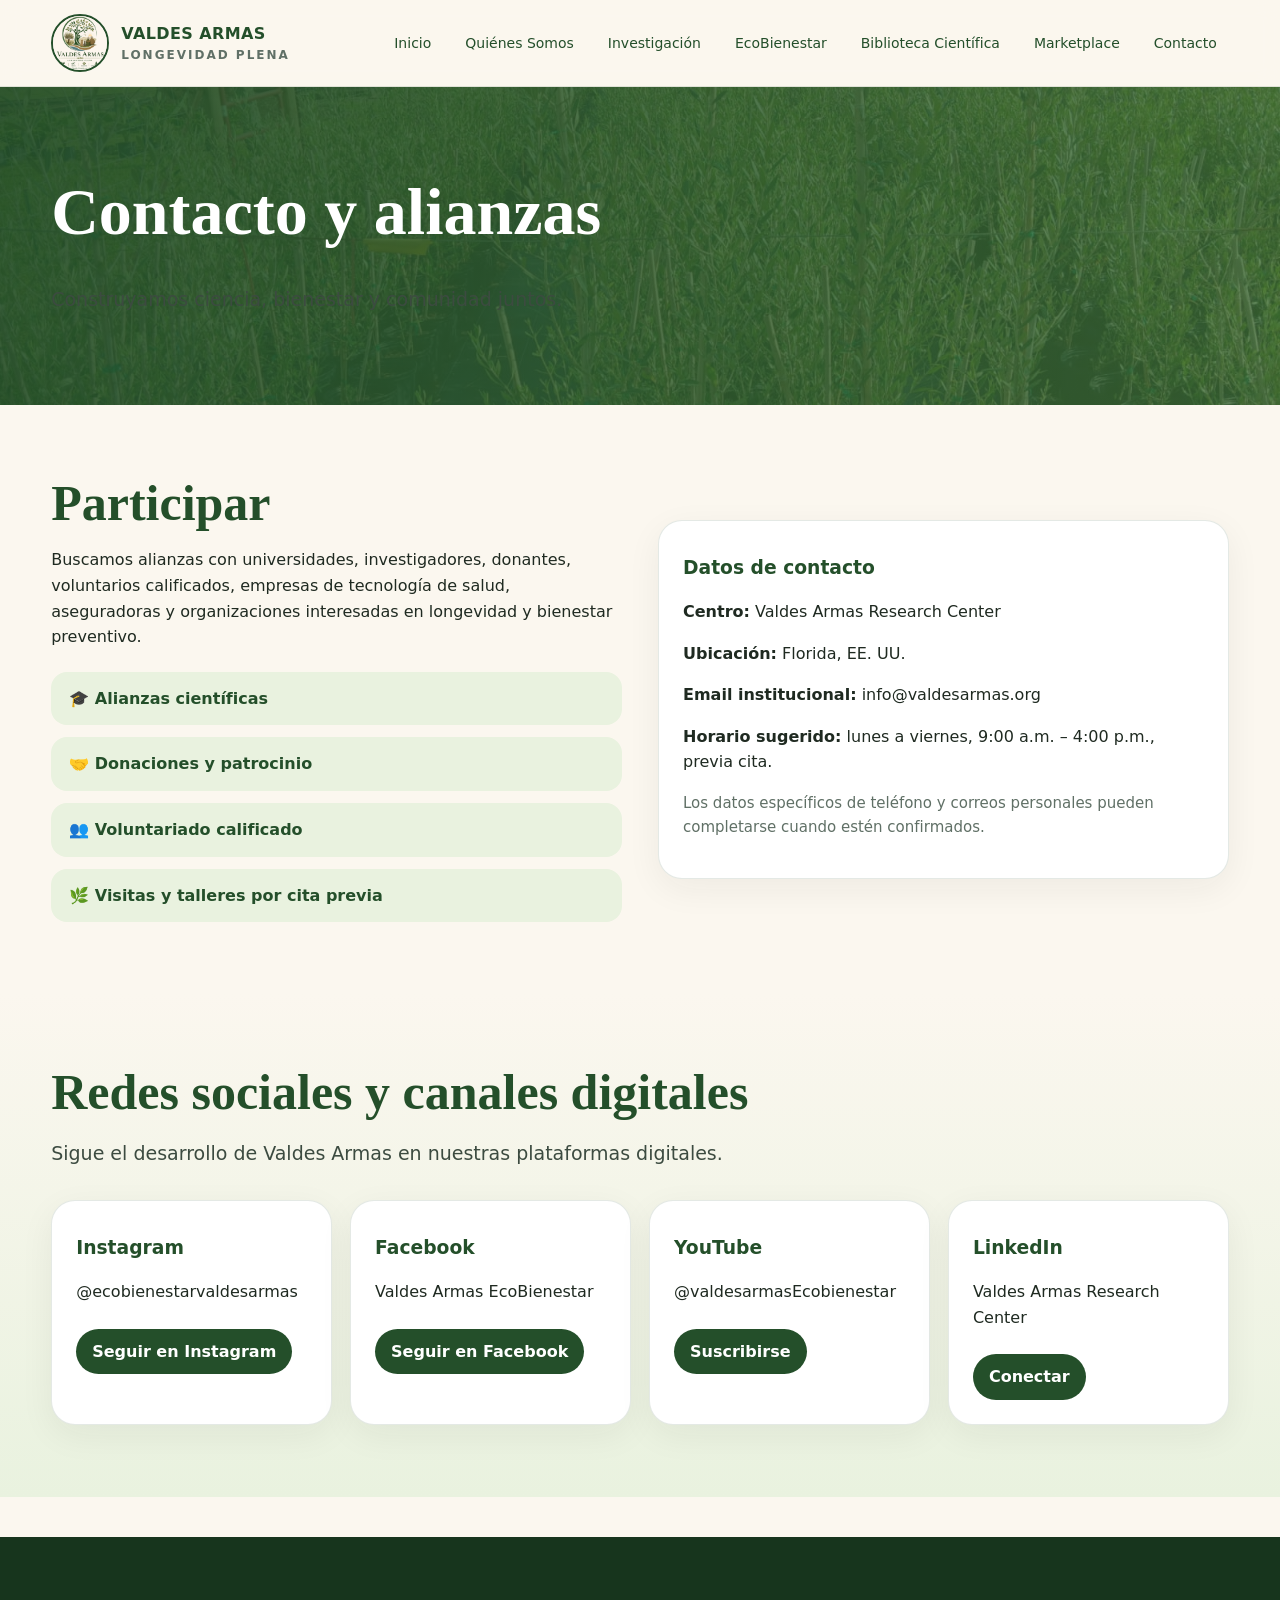
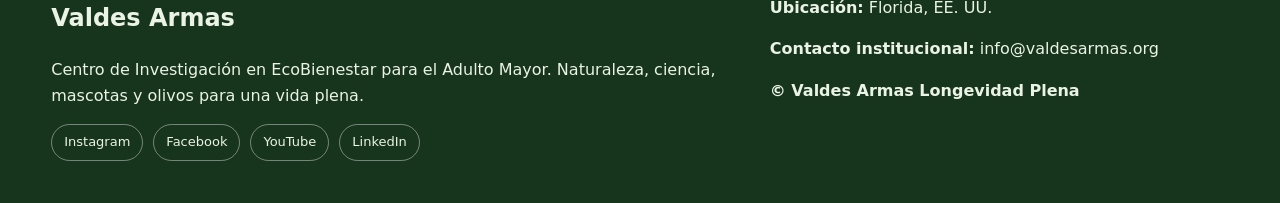
==== contacto.html @ c7257406 "Versión inicial sitio Valdes Armas Full of Life" ====
<!doctype html><html lang="es"><head><meta charset="utf-8"><meta name="viewport" content="width=device-width, initial-scale=1"><title>Contacto | Valdes Armas</title><link rel="icon" href="utls/imgs/valdes-armas-logo.jpeg"><link href="utls/css/valdesarmas.css" rel="stylesheet"></head><body><div class="topbar"><div class="container-va nav"><a class="brand" href="index.html"><img src="utls/imgs/valdes-armas-logo.jpeg" alt="Valdes Armas"><span>VALDES ARMAS<small>LONGEVIDAD PLENA</small></span></a><div class="links"><a href="index.html">Inicio</a><a href="quienes-somos.html">Quiénes Somos</a><a href="investigacion.html">Investigación</a><a href="ecobienestar.html">EcoBienestar</a><a href="publicaciones.html">Biblioteca Científica</a><a href="marketplace.html">Marketplace</a><a href="contacto.html">Contacto</a></div></div></div><section class="page-hero"><div class="container-va"><h1>Contacto y alianzas</h1><p class="lead">Construyamos ciencia, bienestar y comunidad juntos.</p></div></section><section class="section"><div class="container-va split"><div><h2>Participar</h2><p>Buscamos alianzas con universidades, investigadores, donantes, voluntarios calificados, empresas de tecnología de salud, aseguradoras y organizaciones interesadas en longevidad y bienestar preventivo.</p><div class="list"><div>🎓 Alianzas científicas</div><div>🤝 Donaciones y patrocinio</div><div>👥 Voluntariado calificado</div><div>🌿 Visitas y talleres por cita previa</div></div></div><div class="card"><h3>Datos de contacto</h3><p><strong>Centro:</strong> Valdes Armas Research Center</p><p><strong>Ubicación:</strong> Florida, EE. UU.</p><p><strong>Email institucional:</strong> info@valdesarmas.org</p><p><strong>Horario sugerido:</strong> lunes a viernes, 9:00 a.m. – 4:00 p.m., previa cita.</p><p class="muted">Los datos específicos de teléfono y correos personales pueden completarse cuando estén confirmados.</p></div></div></section><section class="section social-section"><div class="container-va"><h2>Redes sociales y canales digitales</h2><p class="lead">Sigue el desarrollo de Valdes Armas en nuestras plataformas digitales.</p><div class="grid-4"><div class="card social-card"><h3>Instagram</h3><p>@ecobienestarvaldesarmas</p><a class="btn small" target="_blank" rel="noopener" href="https://www.instagram.com/ecobienestarvaldesarmas/">Seguir en Instagram</a></div><div class="card social-card"><h3>Facebook</h3><p>Valdes Armas EcoBienestar</p><a class="btn small" target="_blank" rel="noopener" href="https://www.facebook.com/profile.php?id=61573361642640">Seguir en Facebook</a></div><div class="card social-card"><h3>YouTube</h3><p>@valdesarmasEcobienestar</p><a class="btn small" target="_blank" rel="noopener" href="https://www.youtube.com/@valdesarmasEcobienestar">Suscribirse</a></div><div class="card social-card"><h3>LinkedIn</h3><p>Valdes Armas Research Center</p><a class="btn small" href="#">Conectar</a></div></div></div></section><footer class="footer"><div class="container-va footer-grid"><div><h2>Valdes Armas</h2><p>Centro de Investigación en EcoBienestar para el Adulto Mayor. Naturaleza, ciencia, mascotas y olivos para una vida plena.</p><div class="social-mini"><a href="https://www.instagram.com/ecobienestarvaldesarmas/" target="_blank" rel="noopener" aria-label="Instagram">Instagram</a><a href="https://www.facebook.com/profile.php?id=61573361642640" target="_blank" rel="noopener" aria-label="Facebook">Facebook</a><a href="https://www.youtube.com/@valdesarmasEcobienestar" target="_blank" rel="noopener" aria-label="YouTube">YouTube</a><a href="#" aria-label="LinkedIn">LinkedIn</a></div></div><div><p><strong>Ubicación:</strong> Florida, EE. UU.</p><p><strong>Contacto institucional:</strong> info@valdesarmas.org</p><p><strong>© Valdes Armas Longevidad Plena</strong></p></div></div></footer></body></html>
---- utls/css/valdesarmas.css ----
:root{
  --olive:#244f2a; --olive-2:#3f6f38; --sage:#e9f2df; --cream:#fbf7ef; --gold:#b58a3a; --ink:#1f2a21; --muted:#607066;
}
*{box-sizing:border-box} body{margin:0;font-family:system-ui,-apple-system,Segoe UI,Roboto,Arial,sans-serif;background:var(--cream);color:var(--ink);line-height:1.6}
a{text-decoration:none;color:inherit}.container-va{width:min(1180px,92%);margin:auto}.topbar{position:sticky;top:0;z-index:20;background:rgba(251,247,239,.94);backdrop-filter:blur(10px);border-bottom:1px solid rgba(36,79,42,.12)}.nav{display:flex;align-items:center;justify-content:space-between;gap:24px;padding:14px 0}.brand{display:flex;align-items:center;gap:12px;font-weight:800;color:var(--olive);letter-spacing:.4px}.brand img{width:58px;height:58px;object-fit:cover;border-radius:50%;border:2px solid var(--olive)}.brand small{display:block;color:var(--muted);font-size:12px;font-weight:600;letter-spacing:2px}.links{display:flex;gap:10px;flex-wrap:wrap;justify-content:flex-end}.links a{font-size:14px;padding:8px 12px;border-radius:999px;color:var(--olive)}.links a:hover,.links a.active{background:var(--olive);color:white}.hero{min-height:78vh;display:flex;align-items:center;position:relative;overflow:hidden;background:linear-gradient(110deg,rgba(36,79,42,.96),rgba(36,79,42,.74)),url('../imgs/local/IMG-05.jpg') center/cover}.hero-grid{display:grid;grid-template-columns:1.15fr .85fr;gap:40px;align-items:center;padding:74px 0}.kicker{display:inline-flex;gap:8px;align-items:center;background:rgba(255,255,255,.12);color:#fff;border:1px solid rgba(255,255,255,.25);border-radius:999px;padding:7px 14px;font-weight:700;font-size:14px}.hero h1{color:#fff;font-size:clamp(42px,7vw,82px);line-height:.95;margin:22px 0 10px;font-family:Georgia,serif;letter-spacing:1px}.hero h2{color:#f2dfb6;margin:0 0 18px;font-weight:600;letter-spacing:4px;text-transform:uppercase}.hero p{color:#f8f4e8;font-size:20px;max-width:720px}.hero-card{background:rgba(255,255,255,.92);padding:28px;border-radius:28px;box-shadow:0 24px 80px rgba(0,0,0,.25)}.hero-card img{width:100%;border-radius:22px;display:block}.btns{display:flex;gap:12px;flex-wrap:wrap;margin-top:28px}.btn{display:inline-block;padding:13px 20px;border-radius:999px;font-weight:800}.btn.primary{background:var(--gold);color:white}.btn.secondary{background:white;color:var(--olive)}.section{padding:72px 0}.section h2{font-family:Georgia,serif;color:var(--olive);font-size:clamp(32px,4vw,50px);line-height:1.05;margin:0 0 18px}.lead{font-size:19px;color:#3c4b40;max-width:900px}.grid-4{display:grid;grid-template-columns:repeat(4,1fr);gap:18px;margin-top:32px}.grid-3{display:grid;grid-template-columns:repeat(3,1fr);gap:22px;margin-top:30px}.card{background:white;border:1px solid rgba(36,79,42,.12);border-radius:24px;padding:24px;box-shadow:0 10px 35px rgba(31,42,33,.06)}.card h3{color:var(--olive);margin:8px 0 8px}.icon{font-size:34px}.band{background:var(--olive);color:white}.band h2,.band .lead{color:white}.stats{display:grid;grid-template-columns:repeat(5,1fr);gap:14px;margin-top:28px}.stat{background:rgba(255,255,255,.11);border:1px solid rgba(255,255,255,.17);border-radius:20px;padding:18px;text-align:center}.stat strong{display:block;font-size:28px;color:#f2dfb6}.split{display:grid;grid-template-columns:1fr 1fr;gap:36px;align-items:center}.split img{width:100%;border-radius:30px;box-shadow:0 20px 50px rgba(31,42,33,.15)}.quote{font-family:Georgia,serif;font-size:30px;color:var(--olive);line-height:1.2;border-left:5px solid var(--gold);padding-left:22px}.list{display:grid;gap:12px;margin-top:22px}.list div{background:var(--sage);padding:14px 18px;border-radius:16px;color:var(--olive);font-weight:700}.footer{background:#17351d;color:#eaf3e5;padding:42px 0;margin-top:40px}.footer-grid{display:grid;grid-template-columns:1.2fr .8fr;gap:30px}.page-hero{padding:72px 0;background:linear-gradient(110deg,var(--olive),#477343);color:white}.page-hero h1{font-family:Georgia,serif;font-size:clamp(38px,6vw,66px);margin:0 0 12px}.table-wrap{overflow:auto}.table-va{width:100%;border-collapse:collapse;background:white;border-radius:18px;overflow:hidden}.table-va th{background:var(--olive-2);color:white;text-align:left}.table-va td,.table-va th{padding:14px;border:1px solid #dce8d5}.notice{background:#fff8e6;border-left:5px solid var(--gold);padding:20px;border-radius:16px}
@media(max-width:900px){.hero-grid,.split,.footer-grid{grid-template-columns:1fr}.grid-4,.grid-3,.stats{grid-template-columns:1fr 1fr}.links{display:none}.hero{min-height:auto}.hero-grid{padding:52px 0}.hero-card{max-width:420px}.nav{align-items:flex-start}.brand img{width:48px;height:48px}}
@media(max-width:560px){.grid-4,.grid-3,.stats{grid-template-columns:1fr}.hero p{font-size:17px}.btn{width:100%;text-align:center}.section{padding:48px 0}}

/* Mejoras visuales versión 2 */
.hero{background:linear-gradient(110deg,rgba(36,79,42,.94),rgba(36,79,42,.56)),url('../imgs/local/IMG-05.jpg') center/cover fixed}.hero-sub{font-size:18px!important;color:#f2dfb6!important;margin-top:-8px}.longevity img{max-height:480px;object-fit:cover}.team-grid{display:grid;grid-template-columns:repeat(3,1fr);gap:24px;margin-top:34px}.team-card{background:rgba(255,255,255,.97);color:var(--ink);border-radius:26px;padding:24px;box-shadow:0 18px 50px rgba(0,0,0,.18)}.team-card img{width:160px;height:160px;object-fit:cover;border-radius:50%;border:5px solid var(--sage);display:block;margin:0 auto 18px;box-shadow:0 12px 26px rgba(0,0,0,.16)}.team-card h3{color:var(--olive);text-align:center;margin:8px 0 4px;font-family:Georgia,serif;font-size:24px}.team-card .role{text-align:center;color:var(--gold);font-weight:800;margin:0 0 14px}.contact-line{font-weight:700;color:var(--olive);margin:6px 0}.publication .btn{margin-top:12px}.edit-note{margin-top:24px;color:#f8f4e8}.social-section{background:linear-gradient(180deg,#fbf7ef,#e9f2df)}.social-card .btn.small{background:var(--olive);color:white;padding:10px 16px;margin-top:8px}.social-mini{display:flex;gap:10px;flex-wrap:wrap;margin-top:16px}.social-mini a{border:1px solid rgba(255,255,255,.4);border-radius:999px;padding:7px 12px;font-size:13px;color:#eaf3e5}.muted{color:var(--muted);font-size:15px}.page-hero{background:linear-gradient(110deg,rgba(36,79,42,.92),rgba(63,111,56,.78)),url('../imgs/local/IMG-41.jpg') center/cover}
@media(max-width:900px){.team-grid{grid-template-columns:1fr}.team-card img{width:140px;height:140px}.hero{background-attachment:scroll}}
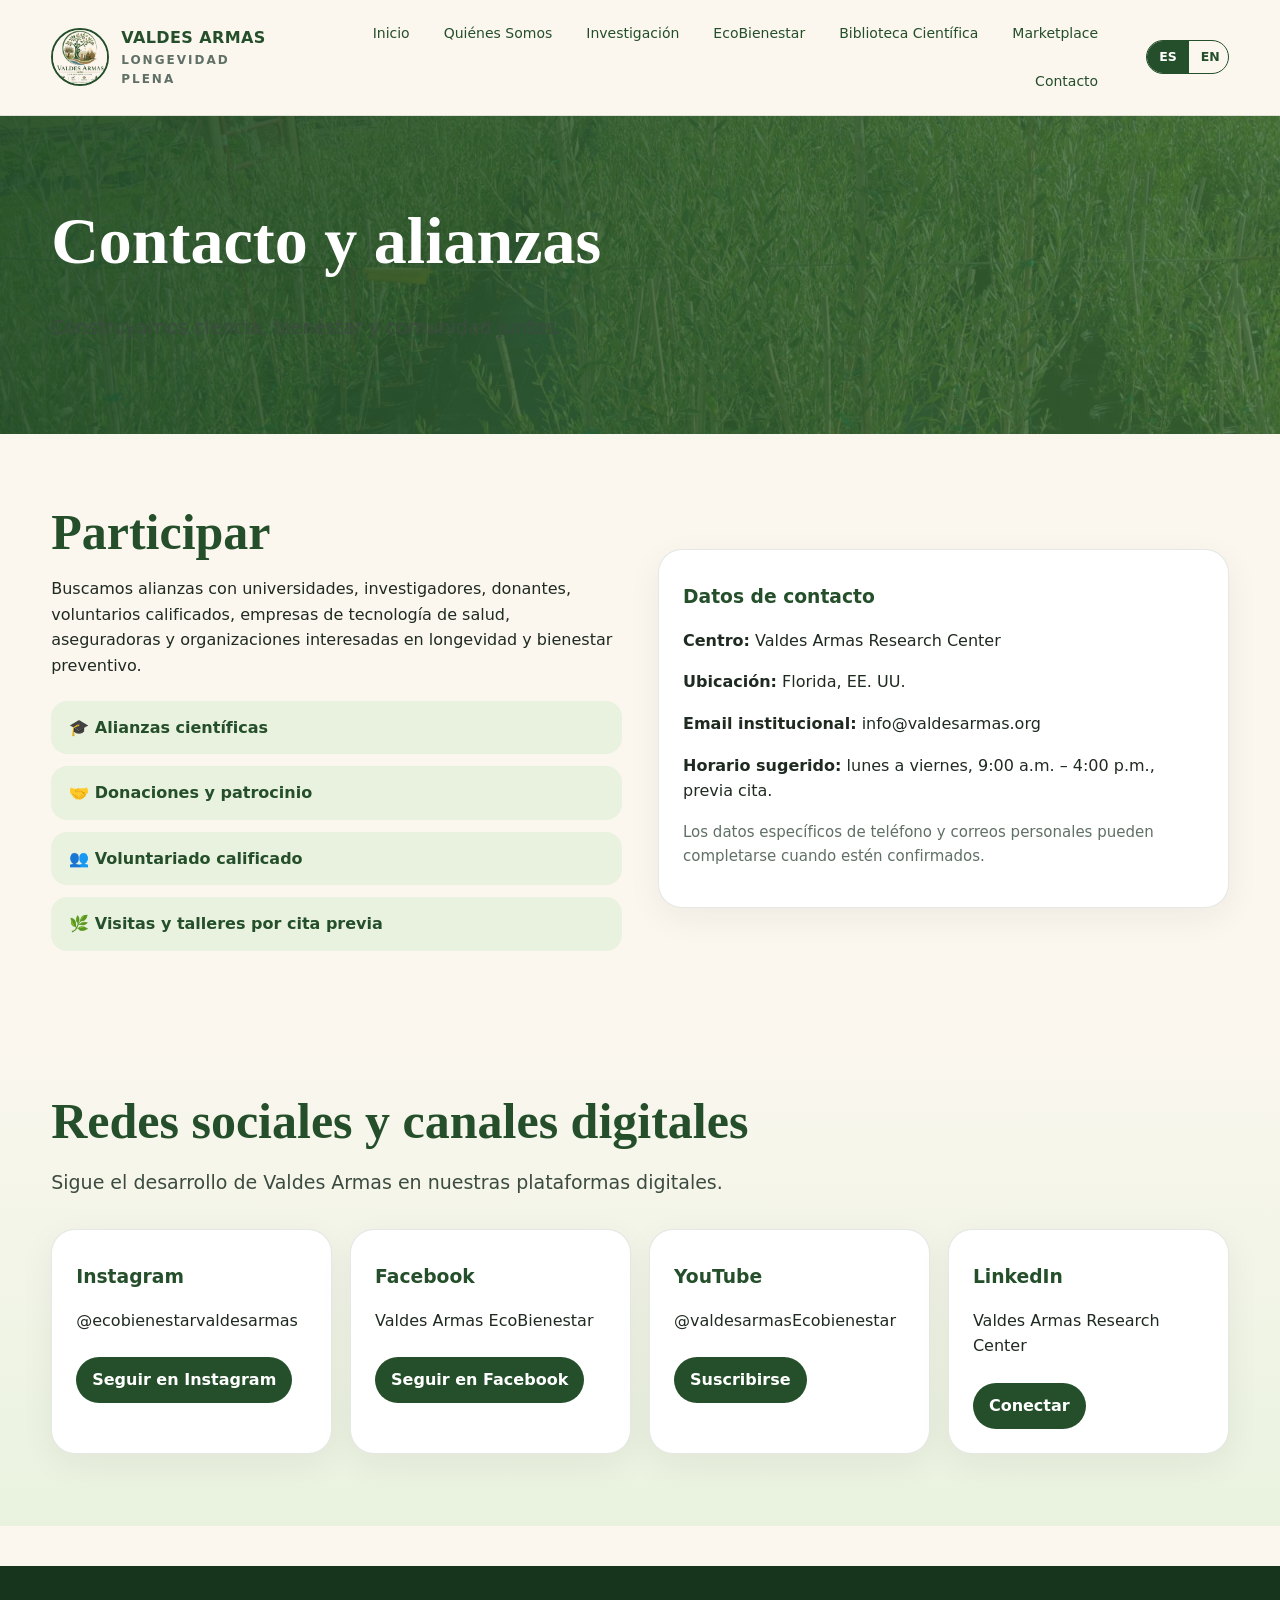
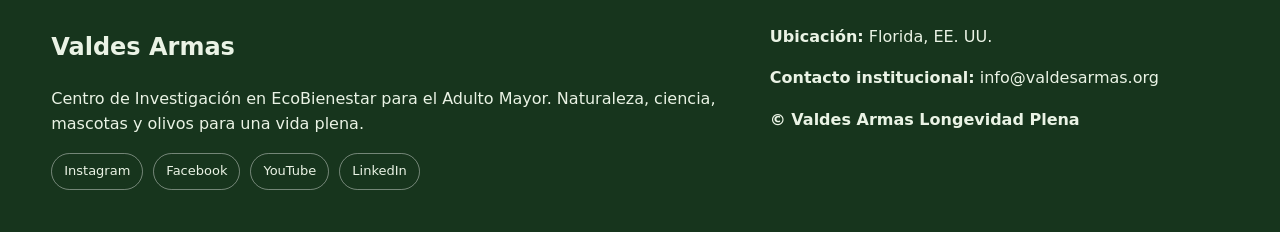
==== commit 301075e3: "Nueva version del sitio:selector de idioma" ====
--- a/contacto.html
+++ b/contacto.html
@@ -1 +1,43 @@
-<!doctype html><html lang="es"><head><meta charset="utf-8"><meta name="viewport" content="width=device-width, initial-scale=1"><title>Contacto | Valdes Armas</title><link rel="icon" href="utls/imgs/valdes-armas-logo.jpeg"><link href="utls/css/valdesarmas.css" rel="stylesheet"></head><body><div class="topbar"><div class="container-va nav"><a class="brand" href="index.html"><img src="utls/imgs/valdes-armas-logo.jpeg" alt="Valdes Armas"><span>VALDES ARMAS<small>LONGEVIDAD PLENA</small></span></a><div class="links"><a href="index.html">Inicio</a><a href="quienes-somos.html">Quiénes Somos</a><a href="investigacion.html">Investigación</a><a href="ecobienestar.html">EcoBienestar</a><a href="publicaciones.html">Biblioteca Científica</a><a href="marketplace.html">Marketplace</a><a href="contacto.html">Contacto</a></div></div></div><section class="page-hero"><div class="container-va"><h1>Contacto y alianzas</h1><p class="lead">Construyamos ciencia, bienestar y comunidad juntos.</p></div></section><section class="section"><div class="container-va split"><div><h2>Participar</h2><p>Buscamos alianzas con universidades, investigadores, donantes, voluntarios calificados, empresas de tecnología de salud, aseguradoras y organizaciones interesadas en longevidad y bienestar preventivo.</p><div class="list"><div>🎓 Alianzas científicas</div><div>🤝 Donaciones y patrocinio</div><div>👥 Voluntariado calificado</div><div>🌿 Visitas y talleres por cita previa</div></div></div><div class="card"><h3>Datos de contacto</h3><p><strong>Centro:</strong> Valdes Armas Research Center</p><p><strong>Ubicación:</strong> Florida, EE. UU.</p><p><strong>Email institucional:</strong> info@valdesarmas.org</p><p><strong>Horario sugerido:</strong> lunes a viernes, 9:00 a.m. – 4:00 p.m., previa cita.</p><p class="muted">Los datos específicos de teléfono y correos personales pueden completarse cuando estén confirmados.</p></div></div></section><section class="section social-section"><div class="container-va"><h2>Redes sociales y canales digitales</h2><p class="lead">Sigue el desarrollo de Valdes Armas en nuestras plataformas digitales.</p><div class="grid-4"><div class="card social-card"><h3>Instagram</h3><p>@ecobienestarvaldesarmas</p><a class="btn small" target="_blank" rel="noopener" href="https://www.instagram.com/ecobienestarvaldesarmas/">Seguir en Instagram</a></div><div class="card social-card"><h3>Facebook</h3><p>Valdes Armas EcoBienestar</p><a class="btn small" target="_blank" rel="noopener" href="https://www.facebook.com/profile.php?id=61573361642640">Seguir en Facebook</a></div><div class="card social-card"><h3>YouTube</h3><p>@valdesarmasEcobienestar</p><a class="btn small" target="_blank" rel="noopener" href="https://www.youtube.com/@valdesarmasEcobienestar">Suscribirse</a></div><div class="card social-card"><h3>LinkedIn</h3><p>Valdes Armas Research Center</p><a class="btn small" href="#">Conectar</a></div></div></div></section><footer class="footer"><div class="container-va footer-grid"><div><h2>Valdes Armas</h2><p>Centro de Investigación en EcoBienestar para el Adulto Mayor. Naturaleza, ciencia, mascotas y olivos para una vida plena.</p><div class="social-mini"><a href="https://www.instagram.com/ecobienestarvaldesarmas/" target="_blank" rel="noopener" aria-label="Instagram">Instagram</a><a href="https://www.facebook.com/profile.php?id=61573361642640" target="_blank" rel="noopener" aria-label="Facebook">Facebook</a><a href="https://www.youtube.com/@valdesarmasEcobienestar" target="_blank" rel="noopener" aria-label="YouTube">YouTube</a><a href="#" aria-label="LinkedIn">LinkedIn</a></div></div><div><p><strong>Ubicación:</strong> Florida, EE. UU.</p><p><strong>Contacto institucional:</strong> info@valdesarmas.org</p><p><strong>© Valdes Armas Longevidad Plena</strong></p></div></div></footer></body></html>+<!doctype html><html lang="es"><head><meta charset="utf-8"><meta name="viewport" content="width=device-width, initial-scale=1"><title data-i18n="page_title">Contacto | Valdes Armas</title><link rel="icon" href="utls/imgs/valdes-armas-logo.jpeg"><link href="utls/css/valdesarmas.css" rel="stylesheet"></head><body><div class="topbar"><div class="container-va nav"><a class="brand" href="index.html"><img src="utls/imgs/valdes-armas-logo.jpeg" alt="Valdes Armas"><span>VALDES ARMAS<small>LONGEVIDAD PLENA</small></span></a><div class="links"><a href="index.html" data-i18n="nav_home">Inicio</a><a href="quienes-somos.html" data-i18n="nav_about">Quiénes Somos</a><a href="investigacion.html" data-i18n="nav_research">Investigación</a><a href="ecobienestar.html" data-i18n="nav_model">EcoBienestar</a><a href="publicaciones.html" data-i18n="nav_pubs">Biblioteca Científica</a><a href="marketplace.html" data-i18n="nav_market">Marketplace</a><a href="contacto.html" data-i18n="nav_contact">Contacto</a></div><div class="lang-toggle"><span data-lang="es">ES</span><span data-lang="en">EN</span></div></div></div><section class="page-hero"><div class="container-va"><h1 data-i18n="hero_title">Contacto y alianzas</h1><p class="lead" data-i18n="hero_lead">Construyamos ciencia, bienestar y comunidad juntos.</p></div></section><section class="section"><div class="container-va split"><div><h2 data-i18n="participate_title">Participar</h2><p data-i18n="participate_text">Buscamos alianzas con universidades, investigadores, donantes, voluntarios calificados, empresas de tecnología de salud, aseguradoras y organizaciones interesadas en longevidad y bienestar preventivo.</p><div class="list"><div><span data-i18n="li1">🎓 Alianzas científicas</span></div><div><span data-i18n="li2">🤝 Donaciones y patrocinio</span></div><div><span data-i18n="li3">👥 Voluntariado calificado</span></div><div><span data-i18n="li4">🌿 Visitas y talleres por cita previa</span></div></div></div><div class="card"><h3 data-i18n="contact_data_title">Datos de contacto</h3><p><strong data-i18n="center_label">Centro:</strong> Valdes Armas Research Center</p><p><strong data-i18n="location_label">Ubicación:</strong> Florida, EE. UU.</p><p><strong data-i18n="email_label">Email institucional:</strong> info@valdesarmas.org</p><p><strong data-i18n="hours_label">Horario sugerido:</strong> <span data-i18n="hours_text">lunes a viernes, 9:00 a.m. – 4:00 p.m., previa cita.</span></p><p class="muted" data-i18n="note_text">Los datos específicos de teléfono y correos personales pueden completarse cuando estén confirmados.</p></div></div></section><section class="section social-section"><div class="container-va"><h2 data-i18n="social_title">Redes sociales y canales digitales</h2><p class="lead" data-i18n="social_lead">Sigue el desarrollo de Valdes Armas en nuestras plataformas digitales.</p><div class="grid-4"><div class="card social-card"><h3>Instagram</h3><p>@ecobienestarvaldesarmas</p><a class="btn small" target="_blank" rel="noopener" href="https://www.instagram.com/ecobienestarvaldesarmas/" data-i18n="btn_ig">Seguir en Instagram</a></div><div class="card social-card"><h3>Facebook</h3><p data-i18n="fb_name">Valdes Armas EcoBienestar</p><a class="btn small" target="_blank" rel="noopener" href="https://www.facebook.com/profile.php?id=61573361642640" data-i18n="btn_fb">Seguir en Facebook</a></div><div class="card social-card"><h3>YouTube</h3><p>@valdesarmasEcobienestar</p><a class="btn small" target="_blank" rel="noopener" href="https://www.youtube.com/@valdesarmasEcobienestar" data-i18n="btn_yt">Suscribirse</a></div><div class="card social-card"><h3>LinkedIn</h3><p data-i18n="li_name">Valdes Armas Research Center</p><a class="btn small" href="#" data-i18n="btn_li">Conectar</a></div></div></div></section><footer class="footer"><div class="container-va footer-grid"><div><h2>Valdes Armas</h2><p data-i18n="footer_desc">Centro de Investigación en EcoBienestar para el Adulto Mayor. Naturaleza, ciencia, mascotas y olivos para una vida plena.</p><div class="social-mini"><a href="https://www.instagram.com/ecobienestarvaldesarmas/" target="_blank" rel="noopener" aria-label="Instagram">Instagram</a><a href="https://www.facebook.com/profile.php?id=61573361642640" target="_blank" rel="noopener" aria-label="Facebook">Facebook</a><a href="https://www.youtube.com/@valdesarmasEcobienestar" target="_blank" rel="noopener" aria-label="YouTube">YouTube</a><a href="#" aria-label="LinkedIn">LinkedIn</a></div></div><div><p><strong data-i18n="footer_location_label">Ubicación:</strong> Florida, EE. UU.</p><p><strong data-i18n="footer_contact_label">Contacto institucional:</strong> info@valdesarmas.org</p><p><strong>© Valdes Armas Longevidad Plena</strong></p></div></div></footer>
+<script>
+window.I18N = {
+  es: {
+    page_title: "Contacto | Valdes Armas",
+    nav_home: "Inicio", nav_about: "Quiénes Somos", nav_research: "Investigación", nav_model: "EcoBienestar",
+    nav_pubs: "Biblioteca Científica", nav_market: "Marketplace", nav_contact: "Contacto",
+    hero_title: "Contacto y alianzas", hero_lead: "Construyamos ciencia, bienestar y comunidad juntos.",
+    participate_title: "Participar",
+    participate_text: "Buscamos alianzas con universidades, investigadores, donantes, voluntarios calificados, empresas de tecnología de salud, aseguradoras y organizaciones interesadas en longevidad y bienestar preventivo.",
+    li1: "🎓 Alianzas científicas", li2: "🤝 Donaciones y patrocinio", li3: "👥 Voluntariado calificado", li4: "🌿 Visitas y talleres por cita previa",
+    contact_data_title: "Datos de contacto",
+    center_label: "Centro:", location_label: "Ubicación:", email_label: "Email institucional:", hours_label: "Horario sugerido:",
+    hours_text: "lunes a viernes, 9:00 a.m. – 4:00 p.m., previa cita.",
+    note_text: "Los datos específicos de teléfono y correos personales pueden completarse cuando estén confirmados.",
+    social_title: "Redes sociales y canales digitales", social_lead: "Sigue el desarrollo de Valdes Armas en nuestras plataformas digitales.",
+    btn_ig: "Seguir en Instagram", fb_name: "Valdes Armas EcoBienestar", btn_fb: "Seguir en Facebook",
+    btn_yt: "Suscribirse", li_name: "Valdes Armas Research Center", btn_li: "Conectar",
+    footer_desc: "Centro de Investigación en EcoBienestar para el Adulto Mayor. Naturaleza, ciencia, mascotas y olivos para una vida plena.",
+    footer_location_label: "Ubicación:", footer_contact_label: "Contacto institucional:"
+  },
+  en: {
+    page_title: "Contact | Valdes Armas",
+    nav_home: "Home", nav_about: "About Us", nav_research: "Research", nav_model: "EcoWellness",
+    nav_pubs: "Scientific Library", nav_market: "Marketplace", nav_contact: "Contact",
+    hero_title: "Contact & Partnerships", hero_lead: "Let's build science, well-being, and community together.",
+    participate_title: "Get involved",
+    participate_text: "We are looking for partnerships with universities, researchers, donors, qualified volunteers, health technology companies, insurers, and organizations interested in longevity and preventive well-being.",
+    li1: "🎓 Scientific partnerships", li2: "🤝 Donations and sponsorship", li3: "👥 Qualified volunteering", li4: "🌿 Visits and workshops by appointment",
+    contact_data_title: "Contact details",
+    center_label: "Center:", location_label: "Location:", email_label: "Institutional email:", hours_label: "Suggested hours:",
+    hours_text: "Monday to Friday, 9:00 a.m. – 4:00 p.m., by appointment.",
+    note_text: "Specific phone numbers and personal emails will be added once confirmed.",
+    social_title: "Social media and digital channels", social_lead: "Follow the development of Valdes Armas on our digital platforms.",
+    btn_ig: "Follow on Instagram", fb_name: "Valdes Armas EcoWellness", btn_fb: "Follow on Facebook",
+    btn_yt: "Subscribe", li_name: "Valdes Armas Research Center", btn_li: "Connect",
+    footer_desc: "Research Center for Eco-Well-being for Older Adults. Nature, science, pets, and olive trees for a fulfilling life.",
+    footer_location_label: "Location:", footer_contact_label: "Institutional contact:"
+  }
+};
+</script>
+<script src="utls/js/i18n.js"></script>
+</body></html>
--- a/utls/css/valdesarmas.css
+++ b/utls/css/valdesarmas.css
@@ -8,5 +8,11 @@
 @media(max-width:560px){.grid-4,.grid-3,.stats{grid-template-columns:1fr}.hero p{font-size:17px}.btn{width:100%;text-align:center}.section{padding:48px 0}}
 
 /* Mejoras visuales versión 2 */
-.hero{background:linear-gradient(110deg,rgba(36,79,42,.94),rgba(36,79,42,.56)),url('../imgs/local/IMG-05.jpg') center/cover fixed}.hero-sub{font-size:18px!important;color:#f2dfb6!important;margin-top:-8px}.longevity img{max-height:480px;object-fit:cover}.team-grid{display:grid;grid-template-columns:repeat(3,1fr);gap:24px;margin-top:34px}.team-card{background:rgba(255,255,255,.97);color:var(--ink);border-radius:26px;padding:24px;box-shadow:0 18px 50px rgba(0,0,0,.18)}.team-card img{width:160px;height:160px;object-fit:cover;border-radius:50%;border:5px solid var(--sage);display:block;margin:0 auto 18px;box-shadow:0 12px 26px rgba(0,0,0,.16)}.team-card h3{color:var(--olive);text-align:center;margin:8px 0 4px;font-family:Georgia,serif;font-size:24px}.team-card .role{text-align:center;color:var(--gold);font-weight:800;margin:0 0 14px}.contact-line{font-weight:700;color:var(--olive);margin:6px 0}.publication .btn{margin-top:12px}.edit-note{margin-top:24px;color:#f8f4e8}.social-section{background:linear-gradient(180deg,#fbf7ef,#e9f2df)}.social-card .btn.small{background:var(--olive);color:white;padding:10px 16px;margin-top:8px}.social-mini{display:flex;gap:10px;flex-wrap:wrap;margin-top:16px}.social-mini a{border:1px solid rgba(255,255,255,.4);border-radius:999px;padding:7px 12px;font-size:13px;color:#eaf3e5}.muted{color:var(--muted);font-size:15px}.page-hero{background:linear-gradient(110deg,rgba(36,79,42,.92),rgba(63,111,56,.78)),url('../imgs/local/IMG-41.jpg') center/cover}
+.hero{background:linear-gradient(110deg,rgba(36,79,42,.94),rgba(36,79,42,.56)),url('../imgs/local/banner.png') center/cover fixed}.hero-sub{font-size:18px!important;color:#f2dfb6!important;margin-top:-8px}.longevity img{max-height:480px;object-fit:cover}.team-grid{display:grid;grid-template-columns:repeat(3,1fr);gap:24px;margin-top:34px}.team-card{background:rgba(255,255,255,.97);color:var(--ink);border-radius:26px;padding:24px;box-shadow:0 18px 50px rgba(0,0,0,.18)}.team-card img{width:160px;height:160px;object-fit:cover;border-radius:50%;border:5px solid var(--sage);display:block;margin:0 auto 18px;box-shadow:0 12px 26px rgba(0,0,0,.16)}.team-card h3{color:var(--olive);text-align:center;margin:8px 0 4px;font-family:Georgia,serif;font-size:24px}.team-card .role{text-align:center;color:var(--gold);font-weight:800;margin:0 0 14px}.contact-line{font-weight:700;color:var(--olive);margin:6px 0}.publication .btn{margin-top:12px}.edit-note{margin-top:24px;color:#f8f4e8}.social-section{background:linear-gradient(180deg,#fbf7ef,#e9f2df)}.social-card .btn.small{background:var(--olive);color:white;padding:10px 16px;margin-top:8px}.social-mini{display:flex;gap:10px;flex-wrap:wrap;margin-top:16px}.social-mini a{border:1px solid rgba(255,255,255,.4);border-radius:999px;padding:7px 12px;font-size:13px;color:#eaf3e5}.muted{color:var(--muted);font-size:15px}.page-hero{background:linear-gradient(110deg,rgba(36,79,42,.92),rgba(63,111,56,.78)),url('../imgs/local/IMG-41.jpg') center/cover}
 @media(max-width:900px){.team-grid{grid-template-columns:1fr}.team-card img{width:140px;height:140px}.hero{background-attachment:scroll}}
+
+/* ===== Selector de idioma ES/EN ===== */
+.lang-toggle{display:flex;align-items:center;gap:0;border:1.5px solid var(--olive);border-radius:999px;overflow:hidden;font-size:12.5px;font-weight:800;margin-left:12px}
+.lang-toggle span{padding:6px 12px;cursor:pointer;color:var(--olive);transition:.15s;user-select:none}
+.lang-toggle span.active{background:var(--olive);color:#fff}
+.lang-toggle span:not(.active):hover{background:var(--sage)}
